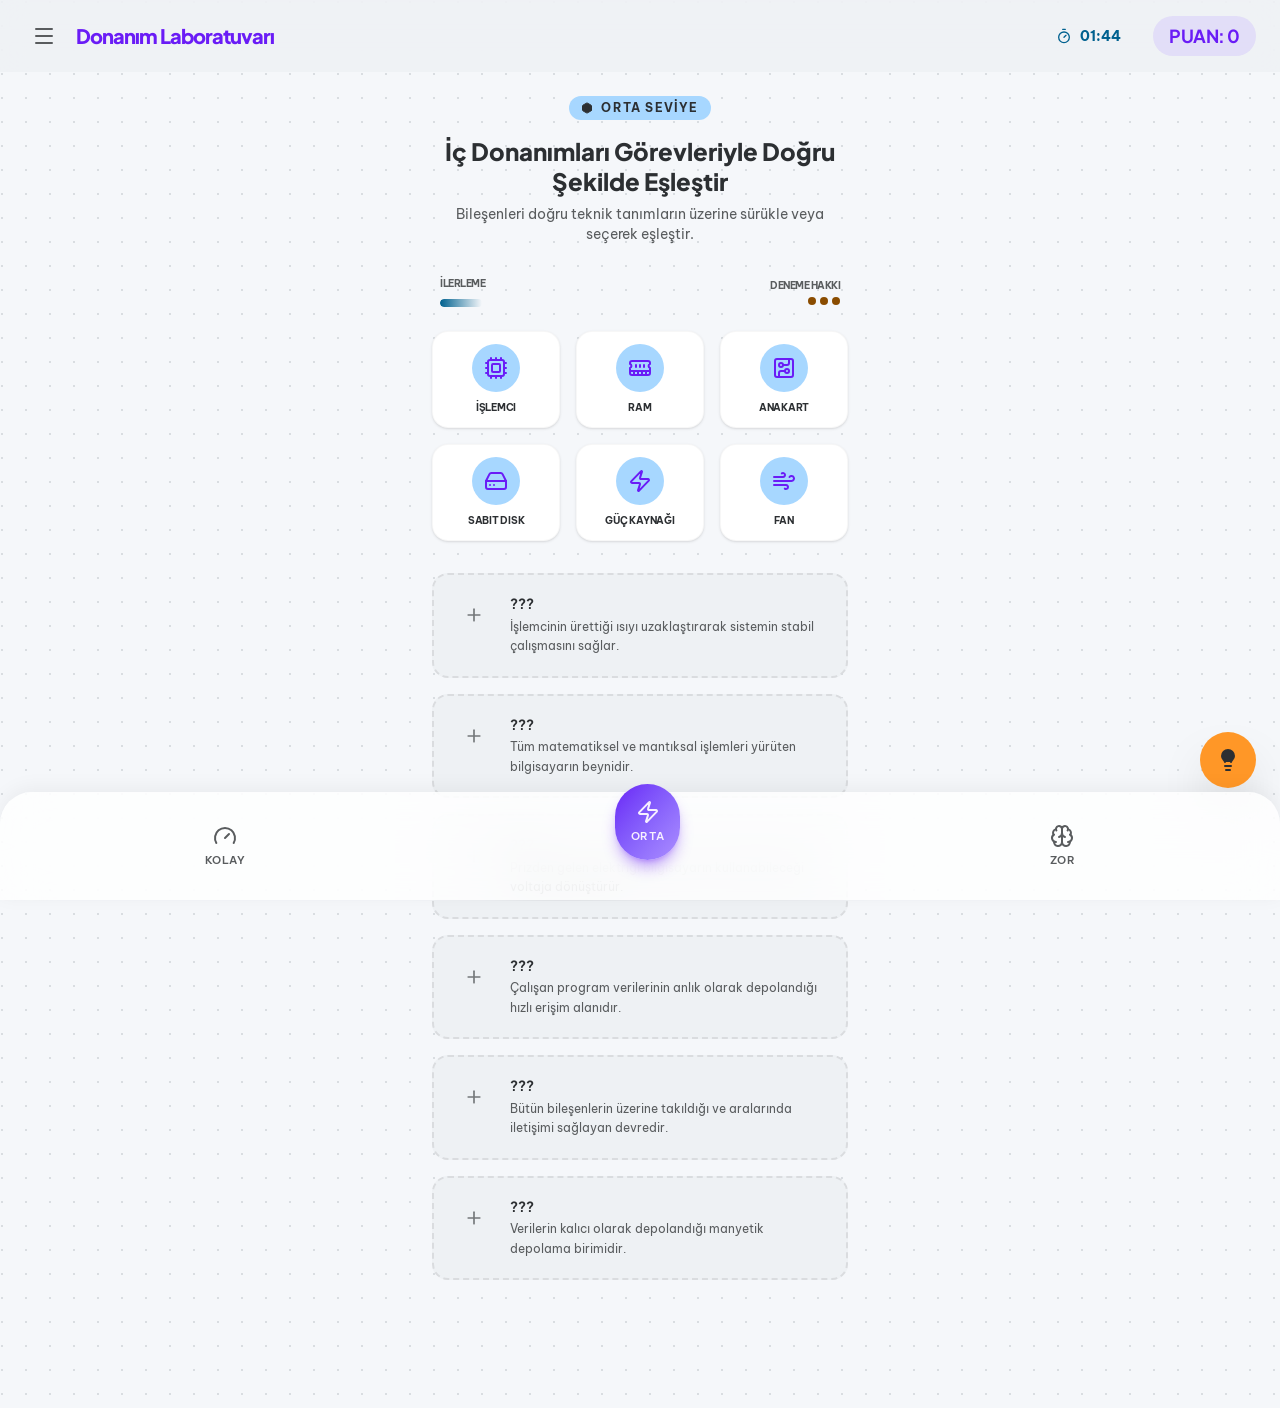
==== index.html @ dab543a5 "Add files via upload" ====
<!doctype html>
<html lang="en">
  <head>
    <meta charset="UTF-8" />
    <meta name="viewport" content="width=device-width, initial-scale=1.0" />
    <title>Donanım Laboratuvarı</title>
    <link rel="preconnect" href="https://fonts.googleapis.com">
    <link rel="preconnect" href="https://fonts.gstatic.com" crossorigin>
    <link href="https://fonts.googleapis.com/css2?family=Plus+Jakarta+Sans:wght@400;600;700;800&family=Be+Vietnam+Pro:wght@400;500;600;700&display=swap" rel="stylesheet">
    <script type="module" crossorigin src="/assets/index-CNrLLntG.js"></script>
    <link rel="stylesheet" crossorigin href="/assets/index-QgEQStS1.css">
  </head>
  <body>
    <div id="root"></div>
  </body>
</html>
---- assets/index-QgEQStS1.css ----
/*! tailwindcss v4.2.2 | MIT License | https://tailwindcss.com */@layer properties{@supports (((-webkit-hyphens:none)) and (not (margin-trim:inline))) or ((-moz-orient:inline) and (not (color:rgb(from red r g b)))){*,:before,:after,::backdrop{--tw-translate-x:0;--tw-translate-y:0;--tw-translate-z:0;--tw-scale-x:1;--tw-scale-y:1;--tw-scale-z:1;--tw-rotate-x:initial;--tw-rotate-y:initial;--tw-rotate-z:initial;--tw-skew-x:initial;--tw-skew-y:initial;--tw-space-y-reverse:0;--tw-border-style:solid;--tw-gradient-position:initial;--tw-gradient-from:#0000;--tw-gradient-via:#0000;--tw-gradient-to:#0000;--tw-gradient-stops:initial;--tw-gradient-via-stops:initial;--tw-gradient-from-position:0%;--tw-gradient-via-position:50%;--tw-gradient-to-position:100%;--tw-leading:initial;--tw-font-weight:initial;--tw-tracking:initial;--tw-ordinal:initial;--tw-slashed-zero:initial;--tw-numeric-figure:initial;--tw-numeric-spacing:initial;--tw-numeric-fraction:initial;--tw-shadow:0 0 #0000;--tw-shadow-color:initial;--tw-shadow-alpha:100%;--tw-inset-shadow:0 0 #0000;--tw-inset-shadow-color:initial;--tw-inset-shadow-alpha:100%;--tw-ring-color:initial;--tw-ring-shadow:0 0 #0000;--tw-inset-ring-color:initial;--tw-inset-ring-shadow:0 0 #0000;--tw-ring-inset:initial;--tw-ring-offset-width:0px;--tw-ring-offset-color:#fff;--tw-ring-offset-shadow:0 0 #0000;--tw-blur:initial;--tw-brightness:initial;--tw-contrast:initial;--tw-grayscale:initial;--tw-hue-rotate:initial;--tw-invert:initial;--tw-opacity:initial;--tw-saturate:initial;--tw-sepia:initial;--tw-drop-shadow:initial;--tw-drop-shadow-color:initial;--tw-drop-shadow-alpha:100%;--tw-drop-shadow-size:initial;--tw-backdrop-blur:initial;--tw-backdrop-brightness:initial;--tw-backdrop-contrast:initial;--tw-backdrop-grayscale:initial;--tw-backdrop-hue-rotate:initial;--tw-backdrop-invert:initial;--tw-backdrop-opacity:initial;--tw-backdrop-saturate:initial;--tw-backdrop-sepia:initial;--tw-duration:initial}}}@layer theme{:root,:host{--font-sans:ui-sans-serif, system-ui, sans-serif, "Apple Color Emoji", "Segoe UI Emoji", "Segoe UI Symbol", "Noto Color Emoji";--font-mono:ui-monospace, SFMono-Regular, Menlo, Monaco, Consolas, "Liberation Mono", "Courier New", monospace;--spacing:.25rem;--container-sm:24rem;--container-md:28rem;--text-xs:.75rem;--text-xs--line-height:calc(1 / .75);--text-sm:.875rem;--text-sm--line-height:calc(1.25 / .875);--text-lg:1.125rem;--text-lg--line-height:calc(1.75 / 1.125);--text-xl:1.25rem;--text-xl--line-height:calc(1.75 / 1.25);--text-2xl:1.5rem;--text-2xl--line-height:calc(2 / 1.5);--text-3xl:1.875rem;--text-3xl--line-height: 1.2 ;--font-weight-medium:500;--font-weight-semibold:600;--font-weight-bold:700;--font-weight-extrabold:800;--font-weight-black:900;--tracking-tighter:-.05em;--tracking-tight:-.025em;--tracking-wider:.05em;--tracking-widest:.1em;--leading-tight:1.25;--leading-relaxed:1.625;--radius-2xl:1rem;--blur-md:12px;--blur-xl:24px;--default-transition-duration:.15s;--default-transition-timing-function:cubic-bezier(.4, 0, .2, 1);--default-font-family:var(--font-sans);--default-mono-font-family:var(--font-mono);--font-headline:"Plus Jakarta Sans", sans-serif;--font-body:"Be Vietnam Pro", sans-serif;--color-primary:#6a1cf6;--color-primary-container:#ac8eff;--color-on-primary:#f7f0ff;--color-secondary:#00618f;--color-secondary-container:#a7d7ff;--color-on-secondary:#eaf4ff;--color-tertiary:#8a4c00;--color-tertiary-container:#ff9727;--color-surface:#f5f7fa;--color-surface-container:#e5e8ec;--color-surface-container-low:#eef1f4;--color-surface-container-lowest:#fff;--color-on-surface:#2c2f32;--color-on-surface-variant:#595c5e;--color-outline:#74777a;--color-outline-variant:#abadb0}}@layer base{*,:after,:before,::backdrop{box-sizing:border-box;border:0 solid;margin:0;padding:0}::file-selector-button{box-sizing:border-box;border:0 solid;margin:0;padding:0}html,:host{-webkit-text-size-adjust:100%;-moz-tab-size:4;tab-size:4;line-height:1.5;font-family:var(--default-font-family,ui-sans-serif, system-ui, sans-serif, "Apple Color Emoji", "Segoe UI Emoji", "Segoe UI Symbol", "Noto Color Emoji");font-feature-settings:var(--default-font-feature-settings,normal);font-variation-settings:var(--default-font-variation-settings,normal);-webkit-tap-highlight-color:transparent}hr{height:0;color:inherit;border-top-width:1px}abbr:where([title]){-webkit-text-decoration:underline dotted;text-decoration:underline dotted}h1,h2,h3,h4,h5,h6{font-size:inherit;font-weight:inherit}a{color:inherit;-webkit-text-decoration:inherit;text-decoration:inherit}b,strong{font-weight:bolder}code,kbd,samp,pre{font-family:var(--default-mono-font-family,ui-monospace, SFMono-Regular, Menlo, Monaco, Consolas, "Liberation Mono", "Courier New", monospace);font-feature-settings:var(--default-mono-font-feature-settings,normal);font-variation-settings:var(--default-mono-font-variation-settings,normal);font-size:1em}small{font-size:80%}sub,sup{vertical-align:baseline;font-size:75%;line-height:0;position:relative}sub{bottom:-.25em}sup{top:-.5em}table{text-indent:0;border-color:inherit;border-collapse:collapse}:-moz-focusring{outline:auto}progress{vertical-align:baseline}summary{display:list-item}ol,ul,menu{list-style:none}img,svg,video,canvas,audio,iframe,embed,object{vertical-align:middle;display:block}img,video{max-width:100%;height:auto}button,input,select,optgroup,textarea{font:inherit;font-feature-settings:inherit;font-variation-settings:inherit;letter-spacing:inherit;color:inherit;opacity:1;background-color:#0000;border-radius:0}::file-selector-button{font:inherit;font-feature-settings:inherit;font-variation-settings:inherit;letter-spacing:inherit;color:inherit;opacity:1;background-color:#0000;border-radius:0}:where(select:is([multiple],[size])) optgroup{font-weight:bolder}:where(select:is([multiple],[size])) optgroup option{padding-inline-start:20px}::file-selector-button{margin-inline-end:4px}::placeholder{opacity:1}@supports (not ((-webkit-appearance:-apple-pay-button))) or (contain-intrinsic-size:1px){::placeholder{color:currentColor}@supports (color:color-mix(in lab,red,red)){::placeholder{color:color-mix(in oklab,currentcolor 50%,transparent)}}}textarea{resize:vertical}::-webkit-search-decoration{-webkit-appearance:none}::-webkit-date-and-time-value{min-height:1lh;text-align:inherit}::-webkit-datetime-edit{display:inline-flex}::-webkit-datetime-edit-fields-wrapper{padding:0}::-webkit-datetime-edit{padding-block:0}::-webkit-datetime-edit-year-field{padding-block:0}::-webkit-datetime-edit-month-field{padding-block:0}::-webkit-datetime-edit-day-field{padding-block:0}::-webkit-datetime-edit-hour-field{padding-block:0}::-webkit-datetime-edit-minute-field{padding-block:0}::-webkit-datetime-edit-second-field{padding-block:0}::-webkit-datetime-edit-millisecond-field{padding-block:0}::-webkit-datetime-edit-meridiem-field{padding-block:0}::-webkit-calendar-picker-indicator{line-height:1}:-moz-ui-invalid{box-shadow:none}button,input:where([type=button],[type=reset],[type=submit]){-webkit-appearance:button;-moz-appearance:button;appearance:button}::file-selector-button{-webkit-appearance:button;-moz-appearance:button;appearance:button}::-webkit-inner-spin-button{height:auto}::-webkit-outer-spin-button{height:auto}[hidden]:where(:not([hidden=until-found])){display:none!important}body{background-color:var(--color-surface);font-family:var(--font-body);color:var(--color-on-surface)}}@layer components;@layer utilities{.invisible{visibility:hidden}.visible{visibility:visible}.absolute{position:absolute}.fixed{position:fixed}.relative{position:relative}.static{position:static}.sticky{position:sticky}.inset-0{inset:calc(var(--spacing) * 0)}.start{inset-inline-start:var(--spacing)}.end{inset-inline-end:var(--spacing)}.-top-1{top:calc(var(--spacing) * -1)}.top-0{top:calc(var(--spacing) * 0)}.-right-1{right:calc(var(--spacing) * -1)}.right-6{right:calc(var(--spacing) * 6)}.bottom-0{bottom:calc(var(--spacing) * 0)}.bottom-28{bottom:calc(var(--spacing) * 28)}.left-0{left:calc(var(--spacing) * 0)}.-z-0{z-index:-0}.z-8{z-index:8}.z-10{z-index:10}.z-40{z-index:40}.z-50{z-index:50}.z-\[100\]{z-index:100}.container{width:100%}@media(min-width:40rem){.container{max-width:40rem}}@media(min-width:48rem){.container{max-width:48rem}}@media(min-width:64rem){.container{max-width:64rem}}@media(min-width:80rem){.container{max-width:80rem}}@media(min-width:96rem){.container{max-width:96rem}}.m-5{margin:calc(var(--spacing) * 5)}.mx-auto{margin-inline:auto}.mt-1{margin-top:calc(var(--spacing) * 1)}.mt-2{margin-top:calc(var(--spacing) * 2)}.mb-1{margin-bottom:calc(var(--spacing) * 1)}.mb-2{margin-bottom:calc(var(--spacing) * 2)}.mb-4{margin-bottom:calc(var(--spacing) * 4)}.mb-6{margin-bottom:calc(var(--spacing) * 6)}.mb-8{margin-bottom:calc(var(--spacing) * 8)}.block{display:block}.contents{display:contents}.flex{display:flex}.grid{display:grid}.hidden{display:none}.inline{display:inline}.inline-flex{display:inline-flex}.table{display:table}.h-2{height:calc(var(--spacing) * 2)}.h-3{height:calc(var(--spacing) * 3)}.h-4{height:calc(var(--spacing) * 4)}.h-5{height:calc(var(--spacing) * 5)}.h-6{height:calc(var(--spacing) * 6)}.h-10{height:calc(var(--spacing) * 10)}.h-12{height:calc(var(--spacing) * 12)}.h-14{height:calc(var(--spacing) * 14)}.h-24{height:calc(var(--spacing) * 24)}.h-full{height:100%}.min-h-screen{min-height:100vh}.w-2{width:calc(var(--spacing) * 2)}.w-3{width:calc(var(--spacing) * 3)}.w-4{width:calc(var(--spacing) * 4)}.w-5{width:calc(var(--spacing) * 5)}.w-6{width:calc(var(--spacing) * 6)}.w-10{width:calc(var(--spacing) * 10)}.w-12{width:calc(var(--spacing) * 12)}.w-14{width:calc(var(--spacing) * 14)}.w-24{width:calc(var(--spacing) * 24)}.w-32{width:calc(var(--spacing) * 32)}.w-full{width:100%}.max-w-md{max-width:var(--container-md)}.max-w-sm{max-width:var(--container-sm)}.flex-1{flex:1}.shrink-0{flex-shrink:0}.grow{flex-grow:1}.-translate-y-2{--tw-translate-y:calc(var(--spacing) * -2);translate:var(--tw-translate-x) var(--tw-translate-y)}.scale-110{--tw-scale-x:110%;--tw-scale-y:110%;--tw-scale-z:110%;scale:var(--tw-scale-x) var(--tw-scale-y)}.scale-\[1\.02\]{scale:1.02}.transform{transform:var(--tw-rotate-x,) var(--tw-rotate-y,) var(--tw-rotate-z,) var(--tw-skew-x,) var(--tw-skew-y,)}.grid-cols-3{grid-template-columns:repeat(3,minmax(0,1fr))}.grid-cols-4{grid-template-columns:repeat(4,minmax(0,1fr))}.flex-col{flex-direction:column}.items-center{align-items:center}.items-end{align-items:flex-end}.items-start{align-items:flex-start}.justify-around{justify-content:space-around}.justify-between{justify-content:space-between}.justify-center{justify-content:center}.gap-1{gap:calc(var(--spacing) * 1)}.gap-2{gap:calc(var(--spacing) * 2)}.gap-3{gap:calc(var(--spacing) * 3)}.gap-4{gap:calc(var(--spacing) * 4)}:where(.space-y-4>:not(:last-child)){--tw-space-y-reverse:0;margin-block-start:calc(calc(var(--spacing) * 4) * var(--tw-space-y-reverse));margin-block-end:calc(calc(var(--spacing) * 4) * calc(1 - var(--tw-space-y-reverse)))}:where(.space-y-8>:not(:last-child)){--tw-space-y-reverse:0;margin-block-start:calc(calc(var(--spacing) * 8) * var(--tw-space-y-reverse));margin-block-end:calc(calc(var(--spacing) * 8) * calc(1 - var(--tw-space-y-reverse)))}.truncate{text-overflow:ellipsis;white-space:nowrap;overflow:hidden}.overflow-hidden{overflow:hidden}.rounded{border-radius:.25rem}.rounded-2xl{border-radius:var(--radius-2xl)}.rounded-\[2rem\]{border-radius:2rem}.rounded-full{border-radius:3.40282e38px}.rounded-t-\[2rem\]{border-top-left-radius:2rem;border-top-right-radius:2rem}.border{border-style:var(--tw-border-style);border-width:1px}.border-2{border-style:var(--tw-border-style);border-width:2px}.border-dashed{--tw-border-style:dashed;border-style:dashed}.border-outline-variant\/10{border-color:#abadb01a}@supports (color:color-mix(in lab,red,red)){.border-outline-variant\/10{border-color:color-mix(in oklab,var(--color-outline-variant) 10%,transparent)}}.border-outline-variant\/30{border-color:#abadb04d}@supports (color:color-mix(in lab,red,red)){.border-outline-variant\/30{border-color:color-mix(in oklab,var(--color-outline-variant) 30%,transparent)}}.border-primary\/20{border-color:#6a1cf633}@supports (color:color-mix(in lab,red,red)){.border-primary\/20{border-color:color-mix(in oklab,var(--color-primary) 20%,transparent)}}.border-primary\/30{border-color:#6a1cf64d}@supports (color:color-mix(in lab,red,red)){.border-primary\/30{border-color:color-mix(in oklab,var(--color-primary) 30%,transparent)}}.bg-on-primary\/20{background-color:#f7f0ff33}@supports (color:color-mix(in lab,red,red)){.bg-on-primary\/20{background-color:color-mix(in oklab,var(--color-on-primary) 20%,transparent)}}.bg-on-surface\/40{background-color:#2c2f3266}@supports (color:color-mix(in lab,red,red)){.bg-on-surface\/40{background-color:color-mix(in oklab,var(--color-on-surface) 40%,transparent)}}.bg-primary{background-color:var(--color-primary)}.bg-primary-container\/20{background-color:#ac8eff33}@supports (color:color-mix(in lab,red,red)){.bg-primary-container\/20{background-color:color-mix(in oklab,var(--color-primary-container) 20%,transparent)}}.bg-secondary{background-color:var(--color-secondary)}.bg-secondary-container{background-color:var(--color-secondary-container)}.bg-surface{background-color:var(--color-surface)}.bg-surface-container{background-color:var(--color-surface-container)}.bg-surface-container-low{background-color:var(--color-surface-container-low)}.bg-surface-container-low\/80{background-color:#eef1f4cc}@supports (color:color-mix(in lab,red,red)){.bg-surface-container-low\/80{background-color:color-mix(in oklab,var(--color-surface-container-low) 80%,transparent)}}.bg-surface-container-lowest{background-color:var(--color-surface-container-lowest)}.bg-surface-container-lowest\/80{background-color:#fffc}@supports (color:color-mix(in lab,red,red)){.bg-surface-container-lowest\/80{background-color:color-mix(in oklab,var(--color-surface-container-lowest) 80%,transparent)}}.bg-surface-container\/20{background-color:#e5e8ec33}@supports (color:color-mix(in lab,red,red)){.bg-surface-container\/20{background-color:color-mix(in oklab,var(--color-surface-container) 20%,transparent)}}.bg-tertiary{background-color:var(--color-tertiary)}.bg-tertiary-container{background-color:var(--color-tertiary-container)}.bg-gradient-to-br{--tw-gradient-position:to bottom right in oklab;background-image:linear-gradient(var(--tw-gradient-stops))}.bg-gradient-to-r{--tw-gradient-position:to right in oklab;background-image:linear-gradient(var(--tw-gradient-stops))}.from-primary{--tw-gradient-from:var(--color-primary);--tw-gradient-stops:var(--tw-gradient-via-stops,var(--tw-gradient-position), var(--tw-gradient-from) var(--tw-gradient-from-position), var(--tw-gradient-to) var(--tw-gradient-to-position))}.from-secondary{--tw-gradient-from:var(--color-secondary);--tw-gradient-stops:var(--tw-gradient-via-stops,var(--tw-gradient-position), var(--tw-gradient-from) var(--tw-gradient-from-position), var(--tw-gradient-to) var(--tw-gradient-to-position))}.to-primary-container{--tw-gradient-to:var(--color-primary-container);--tw-gradient-stops:var(--tw-gradient-via-stops,var(--tw-gradient-position), var(--tw-gradient-from) var(--tw-gradient-from-position), var(--tw-gradient-to) var(--tw-gradient-to-position))}.fill-current{fill:currentColor}.p-0\.5{padding:calc(var(--spacing) * .5)}.p-1{padding:calc(var(--spacing) * 1)}.p-2{padding:calc(var(--spacing) * 2)}.p-3{padding:calc(var(--spacing) * 3)}.p-4{padding:calc(var(--spacing) * 4)}.p-5{padding:calc(var(--spacing) * 5)}.p-8{padding:calc(var(--spacing) * 8)}.px-2{padding-inline:calc(var(--spacing) * 2)}.px-3{padding-inline:calc(var(--spacing) * 3)}.px-4{padding-inline:calc(var(--spacing) * 4)}.px-6{padding-inline:calc(var(--spacing) * 6)}.py-1{padding-block:calc(var(--spacing) * 1)}.py-1\.5{padding-block:calc(var(--spacing) * 1.5)}.py-4{padding-block:calc(var(--spacing) * 4)}.pt-24{padding-top:calc(var(--spacing) * 24)}.pb-6{padding-bottom:calc(var(--spacing) * 6)}.pb-32{padding-bottom:calc(var(--spacing) * 32)}.text-center{text-align:center}.text-left{text-align:left}.font-headline{font-family:var(--font-headline)}.text-2xl{font-size:var(--text-2xl);line-height:var(--tw-leading,var(--text-2xl--line-height))}.text-3xl{font-size:var(--text-3xl);line-height:var(--tw-leading,var(--text-3xl--line-height))}.text-lg{font-size:var(--text-lg);line-height:var(--tw-leading,var(--text-lg--line-height))}.text-sm{font-size:var(--text-sm);line-height:var(--tw-leading,var(--text-sm--line-height))}.text-xl{font-size:var(--text-xl);line-height:var(--tw-leading,var(--text-xl--line-height))}.text-xs{font-size:var(--text-xs);line-height:var(--tw-leading,var(--text-xs--line-height))}.text-\[10px\]{font-size:10px}.text-\[11px\]{font-size:11px}.leading-relaxed{--tw-leading:var(--leading-relaxed);line-height:var(--leading-relaxed)}.leading-tight{--tw-leading:var(--leading-tight);line-height:var(--leading-tight)}.font-black{--tw-font-weight:var(--font-weight-black);font-weight:var(--font-weight-black)}.font-bold{--tw-font-weight:var(--font-weight-bold);font-weight:var(--font-weight-bold)}.font-extrabold{--tw-font-weight:var(--font-weight-extrabold);font-weight:var(--font-weight-extrabold)}.font-medium{--tw-font-weight:var(--font-weight-medium);font-weight:var(--font-weight-medium)}.font-semibold{--tw-font-weight:var(--font-weight-semibold);font-weight:var(--font-weight-semibold)}.tracking-tight{--tw-tracking:var(--tracking-tight);letter-spacing:var(--tracking-tight)}.tracking-tighter{--tw-tracking:var(--tracking-tighter);letter-spacing:var(--tracking-tighter)}.tracking-wider{--tw-tracking:var(--tracking-wider);letter-spacing:var(--tracking-wider)}.tracking-widest{--tw-tracking:var(--tracking-widest);letter-spacing:var(--tracking-widest)}.text-on-primary{color:var(--color-on-primary)}.text-on-secondary{color:var(--color-on-secondary)}.text-on-surface{color:var(--color-on-surface)}.text-on-surface-variant{color:var(--color-on-surface-variant)}.text-outline{color:var(--color-outline)}.text-primary{color:var(--color-primary)}.text-secondary{color:var(--color-secondary)}.capitalize{text-transform:capitalize}.lowercase{text-transform:lowercase}.uppercase{text-transform:uppercase}.italic{font-style:italic}.ordinal{--tw-ordinal:ordinal;font-variant-numeric:var(--tw-ordinal,) var(--tw-slashed-zero,) var(--tw-numeric-figure,) var(--tw-numeric-spacing,) var(--tw-numeric-fraction,)}.tabular-nums{--tw-numeric-spacing:tabular-nums;font-variant-numeric:var(--tw-ordinal,) var(--tw-slashed-zero,) var(--tw-numeric-figure,) var(--tw-numeric-spacing,) var(--tw-numeric-fraction,)}.overline{text-decoration-line:overline}.underline{text-decoration-line:underline}.opacity-50{opacity:.5}.shadow-2xl{--tw-shadow:0 25px 50px -12px var(--tw-shadow-color,#00000040);box-shadow:var(--tw-inset-shadow),var(--tw-inset-ring-shadow),var(--tw-ring-offset-shadow),var(--tw-ring-shadow),var(--tw-shadow)}.shadow-\[0_-4px_20px_rgba\(0\,0\,0\,0\.05\)\]{--tw-shadow:0 -4px 20px var(--tw-shadow-color,#0000000d);box-shadow:var(--tw-inset-shadow),var(--tw-inset-ring-shadow),var(--tw-ring-offset-shadow),var(--tw-ring-shadow),var(--tw-shadow)}.shadow-lg{--tw-shadow:0 10px 15px -3px var(--tw-shadow-color,#0000001a), 0 4px 6px -4px var(--tw-shadow-color,#0000001a);box-shadow:var(--tw-inset-shadow),var(--tw-inset-ring-shadow),var(--tw-ring-offset-shadow),var(--tw-ring-shadow),var(--tw-shadow)}.shadow-sm{--tw-shadow:0 1px 3px 0 var(--tw-shadow-color,#0000001a), 0 1px 2px -1px var(--tw-shadow-color,#0000001a);box-shadow:var(--tw-inset-shadow),var(--tw-inset-ring-shadow),var(--tw-ring-offset-shadow),var(--tw-ring-shadow),var(--tw-shadow)}.ring-2{--tw-ring-shadow:var(--tw-ring-inset,) 0 0 0 calc(2px + var(--tw-ring-offset-width)) var(--tw-ring-color,currentcolor);box-shadow:var(--tw-inset-shadow),var(--tw-inset-ring-shadow),var(--tw-ring-offset-shadow),var(--tw-ring-shadow),var(--tw-shadow)}.ring-4{--tw-ring-shadow:var(--tw-ring-inset,) 0 0 0 calc(4px + var(--tw-ring-offset-width)) var(--tw-ring-color,currentcolor);box-shadow:var(--tw-inset-shadow),var(--tw-inset-ring-shadow),var(--tw-ring-offset-shadow),var(--tw-ring-shadow),var(--tw-shadow)}.shadow-primary\/5{--tw-shadow-color:#6a1cf60d}@supports (color:color-mix(in lab,red,red)){.shadow-primary\/5{--tw-shadow-color:color-mix(in oklab, color-mix(in oklab, var(--color-primary) 5%, transparent) var(--tw-shadow-alpha), transparent)}}.shadow-primary\/30{--tw-shadow-color:#6a1cf64d}@supports (color:color-mix(in lab,red,red)){.shadow-primary\/30{--tw-shadow-color:color-mix(in oklab, color-mix(in oklab, var(--color-primary) 30%, transparent) var(--tw-shadow-alpha), transparent)}}.shadow-primary\/40{--tw-shadow-color:#6a1cf666}@supports (color:color-mix(in lab,red,red)){.shadow-primary\/40{--tw-shadow-color:color-mix(in oklab, color-mix(in oklab, var(--color-primary) 40%, transparent) var(--tw-shadow-alpha), transparent)}}.ring-primary-container\/30{--tw-ring-color:#ac8eff4d}@supports (color:color-mix(in lab,red,red)){.ring-primary-container\/30{--tw-ring-color:color-mix(in oklab, var(--color-primary-container) 30%, transparent)}}.ring-primary\/20{--tw-ring-color:#6a1cf633}@supports (color:color-mix(in lab,red,red)){.ring-primary\/20{--tw-ring-color:color-mix(in oklab, var(--color-primary) 20%, transparent)}}.grayscale{--tw-grayscale:grayscale(100%);filter:var(--tw-blur,) var(--tw-brightness,) var(--tw-contrast,) var(--tw-grayscale,) var(--tw-hue-rotate,) var(--tw-invert,) var(--tw-saturate,) var(--tw-sepia,) var(--tw-drop-shadow,)}.filter{filter:var(--tw-blur,) var(--tw-brightness,) var(--tw-contrast,) var(--tw-grayscale,) var(--tw-hue-rotate,) var(--tw-invert,) var(--tw-saturate,) var(--tw-sepia,) var(--tw-drop-shadow,)}.backdrop-blur-md{--tw-backdrop-blur:blur(var(--blur-md));-webkit-backdrop-filter:var(--tw-backdrop-blur,) var(--tw-backdrop-brightness,) var(--tw-backdrop-contrast,) var(--tw-backdrop-grayscale,) var(--tw-backdrop-hue-rotate,) var(--tw-backdrop-invert,) var(--tw-backdrop-opacity,) var(--tw-backdrop-saturate,) var(--tw-backdrop-sepia,);backdrop-filter:var(--tw-backdrop-blur,) var(--tw-backdrop-brightness,) var(--tw-backdrop-contrast,) var(--tw-backdrop-grayscale,) var(--tw-backdrop-hue-rotate,) var(--tw-backdrop-invert,) var(--tw-backdrop-opacity,) var(--tw-backdrop-saturate,) var(--tw-backdrop-sepia,)}.backdrop-blur-xl{--tw-backdrop-blur:blur(var(--blur-xl));-webkit-backdrop-filter:var(--tw-backdrop-blur,) var(--tw-backdrop-brightness,) var(--tw-backdrop-contrast,) var(--tw-backdrop-grayscale,) var(--tw-backdrop-hue-rotate,) var(--tw-backdrop-invert,) var(--tw-backdrop-opacity,) var(--tw-backdrop-saturate,) var(--tw-backdrop-sepia,);backdrop-filter:var(--tw-backdrop-blur,) var(--tw-backdrop-brightness,) var(--tw-backdrop-contrast,) var(--tw-backdrop-grayscale,) var(--tw-backdrop-hue-rotate,) var(--tw-backdrop-invert,) var(--tw-backdrop-opacity,) var(--tw-backdrop-saturate,) var(--tw-backdrop-sepia,)}.transition{transition-property:color,background-color,border-color,outline-color,text-decoration-color,fill,stroke,--tw-gradient-from,--tw-gradient-via,--tw-gradient-to,opacity,box-shadow,transform,translate,scale,rotate,filter,-webkit-backdrop-filter,backdrop-filter,display,content-visibility,overlay,pointer-events;transition-timing-function:var(--tw-ease,var(--default-transition-timing-function));transition-duration:var(--tw-duration,var(--default-transition-duration))}.transition-all{transition-property:all;transition-timing-function:var(--tw-ease,var(--default-transition-timing-function));transition-duration:var(--tw-duration,var(--default-transition-duration))}.transition-colors{transition-property:color,background-color,border-color,outline-color,text-decoration-color,fill,stroke,--tw-gradient-from,--tw-gradient-via,--tw-gradient-to;transition-timing-function:var(--tw-ease,var(--default-transition-timing-function));transition-duration:var(--tw-duration,var(--default-transition-duration))}.transition-transform{transition-property:transform,translate,scale,rotate;transition-timing-function:var(--tw-ease,var(--default-transition-timing-function));transition-duration:var(--tw-duration,var(--default-transition-duration))}.duration-300{--tw-duration:.3s;transition-duration:.3s}.duration-500{--tw-duration:.5s;transition-duration:.5s}@media(hover:hover){.hover\:border-primary\/60:hover{border-color:#6a1cf699}@supports (color:color-mix(in lab,red,red)){.hover\:border-primary\/60:hover{border-color:color-mix(in oklab,var(--color-primary) 60%,transparent)}}.hover\:bg-surface-container:hover{background-color:var(--color-surface-container)}.hover\:text-primary:hover{color:var(--color-primary)}}.active\:scale-95:active{--tw-scale-x:95%;--tw-scale-y:95%;--tw-scale-z:95%;scale:var(--tw-scale-x) var(--tw-scale-y)}}.hardware-grid-bg{background-image:radial-gradient(circle at 2px 2px,#d9dde1 1px,#0000 0);background-size:24px 24px}@property --tw-translate-x{syntax:"*";inherits:false;initial-value:0}@property --tw-translate-y{syntax:"*";inherits:false;initial-value:0}@property --tw-translate-z{syntax:"*";inherits:false;initial-value:0}@property --tw-scale-x{syntax:"*";inherits:false;initial-value:1}@property --tw-scale-y{syntax:"*";inherits:false;initial-value:1}@property --tw-scale-z{syntax:"*";inherits:false;initial-value:1}@property --tw-rotate-x{syntax:"*";inherits:false}@property --tw-rotate-y{syntax:"*";inherits:false}@property --tw-rotate-z{syntax:"*";inherits:false}@property --tw-skew-x{syntax:"*";inherits:false}@property --tw-skew-y{syntax:"*";inherits:false}@property --tw-space-y-reverse{syntax:"*";inherits:false;initial-value:0}@property --tw-border-style{syntax:"*";inherits:false;initial-value:solid}@property --tw-gradient-position{syntax:"*";inherits:false}@property --tw-gradient-from{syntax:"<color>";inherits:false;initial-value:#0000}@property --tw-gradient-via{syntax:"<color>";inherits:false;initial-value:#0000}@property --tw-gradient-to{syntax:"<color>";inherits:false;initial-value:#0000}@property --tw-gradient-stops{syntax:"*";inherits:false}@property --tw-gradient-via-stops{syntax:"*";inherits:false}@property --tw-gradient-from-position{syntax:"<length-percentage>";inherits:false;initial-value:0%}@property --tw-gradient-via-position{syntax:"<length-percentage>";inherits:false;initial-value:50%}@property --tw-gradient-to-position{syntax:"<length-percentage>";inherits:false;initial-value:100%}@property --tw-leading{syntax:"*";inherits:false}@property --tw-font-weight{syntax:"*";inherits:false}@property --tw-tracking{syntax:"*";inherits:false}@property --tw-ordinal{syntax:"*";inherits:false}@property --tw-slashed-zero{syntax:"*";inherits:false}@property --tw-numeric-figure{syntax:"*";inherits:false}@property --tw-numeric-spacing{syntax:"*";inherits:false}@property --tw-numeric-fraction{syntax:"*";inherits:false}@property --tw-shadow{syntax:"*";inherits:false;initial-value:0 0 #0000}@property --tw-shadow-color{syntax:"*";inherits:false}@property --tw-shadow-alpha{syntax:"<percentage>";inherits:false;initial-value:100%}@property --tw-inset-shadow{syntax:"*";inherits:false;initial-value:0 0 #0000}@property --tw-inset-shadow-color{syntax:"*";inherits:false}@property --tw-inset-shadow-alpha{syntax:"<percentage>";inherits:false;initial-value:100%}@property --tw-ring-color{syntax:"*";inherits:false}@property --tw-ring-shadow{syntax:"*";inherits:false;initial-value:0 0 #0000}@property --tw-inset-ring-color{syntax:"*";inherits:false}@property --tw-inset-ring-shadow{syntax:"*";inherits:false;initial-value:0 0 #0000}@property --tw-ring-inset{syntax:"*";inherits:false}@property --tw-ring-offset-width{syntax:"<length>";inherits:false;initial-value:0}@property --tw-ring-offset-color{syntax:"*";inherits:false;initial-value:#fff}@property --tw-ring-offset-shadow{syntax:"*";inherits:false;initial-value:0 0 #0000}@property --tw-blur{syntax:"*";inherits:false}@property --tw-brightness{syntax:"*";inherits:false}@property --tw-contrast{syntax:"*";inherits:false}@property --tw-grayscale{syntax:"*";inherits:false}@property --tw-hue-rotate{syntax:"*";inherits:false}@property --tw-invert{syntax:"*";inherits:false}@property --tw-opacity{syntax:"*";inherits:false}@property --tw-saturate{syntax:"*";inherits:false}@property --tw-sepia{syntax:"*";inherits:false}@property --tw-drop-shadow{syntax:"*";inherits:false}@property --tw-drop-shadow-color{syntax:"*";inherits:false}@property --tw-drop-shadow-alpha{syntax:"<percentage>";inherits:false;initial-value:100%}@property --tw-drop-shadow-size{syntax:"*";inherits:false}@property --tw-backdrop-blur{syntax:"*";inherits:false}@property --tw-backdrop-brightness{syntax:"*";inherits:false}@property --tw-backdrop-contrast{syntax:"*";inherits:false}@property --tw-backdrop-grayscale{syntax:"*";inherits:false}@property --tw-backdrop-hue-rotate{syntax:"*";inherits:false}@property --tw-backdrop-invert{syntax:"*";inherits:false}@property --tw-backdrop-opacity{syntax:"*";inherits:false}@property --tw-backdrop-saturate{syntax:"*";inherits:false}@property --tw-backdrop-sepia{syntax:"*";inherits:false}@property --tw-duration{syntax:"*";inherits:false}
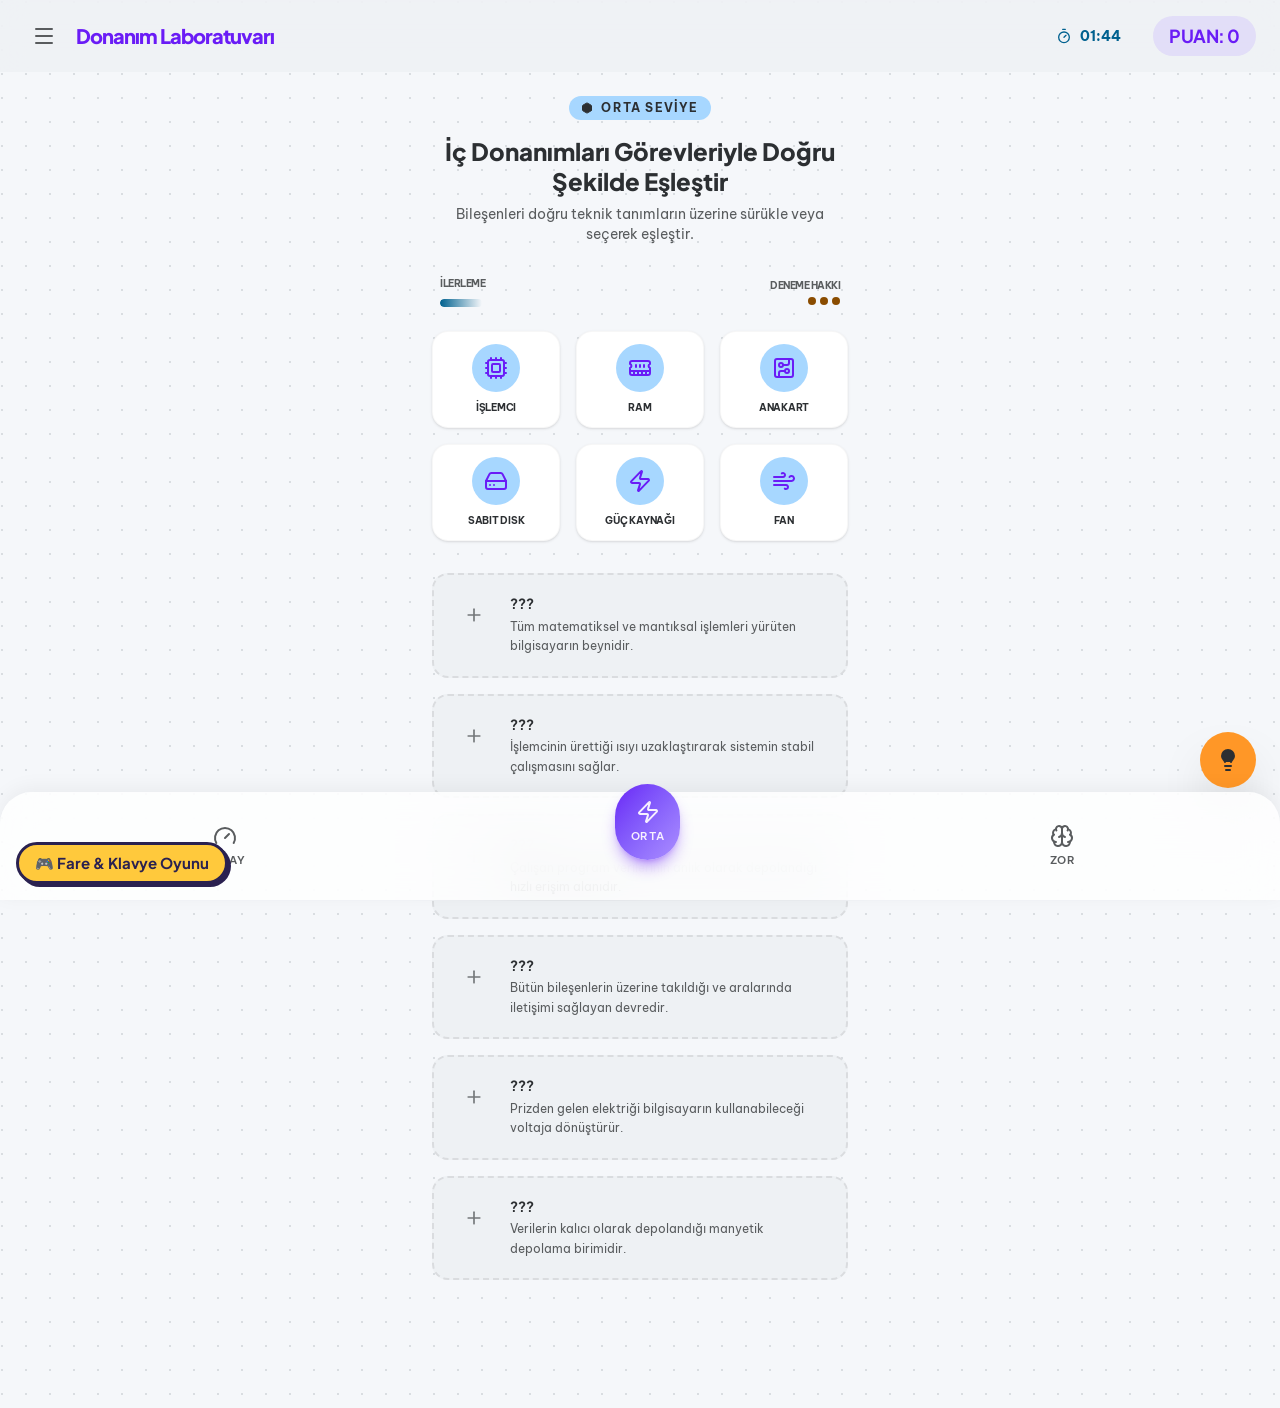
==== commit 5aa00707: "Create a multi-level mouse and keyboard game for 5th graders (6ad2850790b51b97fa81f20b)" ====
--- a/index.html
+++ b/index.html
@@ -12,6 +12,7 @@
   </head>
   <body>
     <div id="root"></div>
+    <a href="/fare-klavye/" title="Fare & Klavye Macerası" style="position:fixed;left:16px;bottom:16px;z-index:9999;font:700 15px 'Plus Jakarta Sans',sans-serif;background:#ffc93c;color:#2a2150;border:3px solid #2a2150;border-radius:999px;padding:8px 16px;box-shadow:3px 3px 0 #2a2150;text-decoration:none">🎮 Fare &amp; Klavye Oyunu</a>
   </body>
 </html>
 
